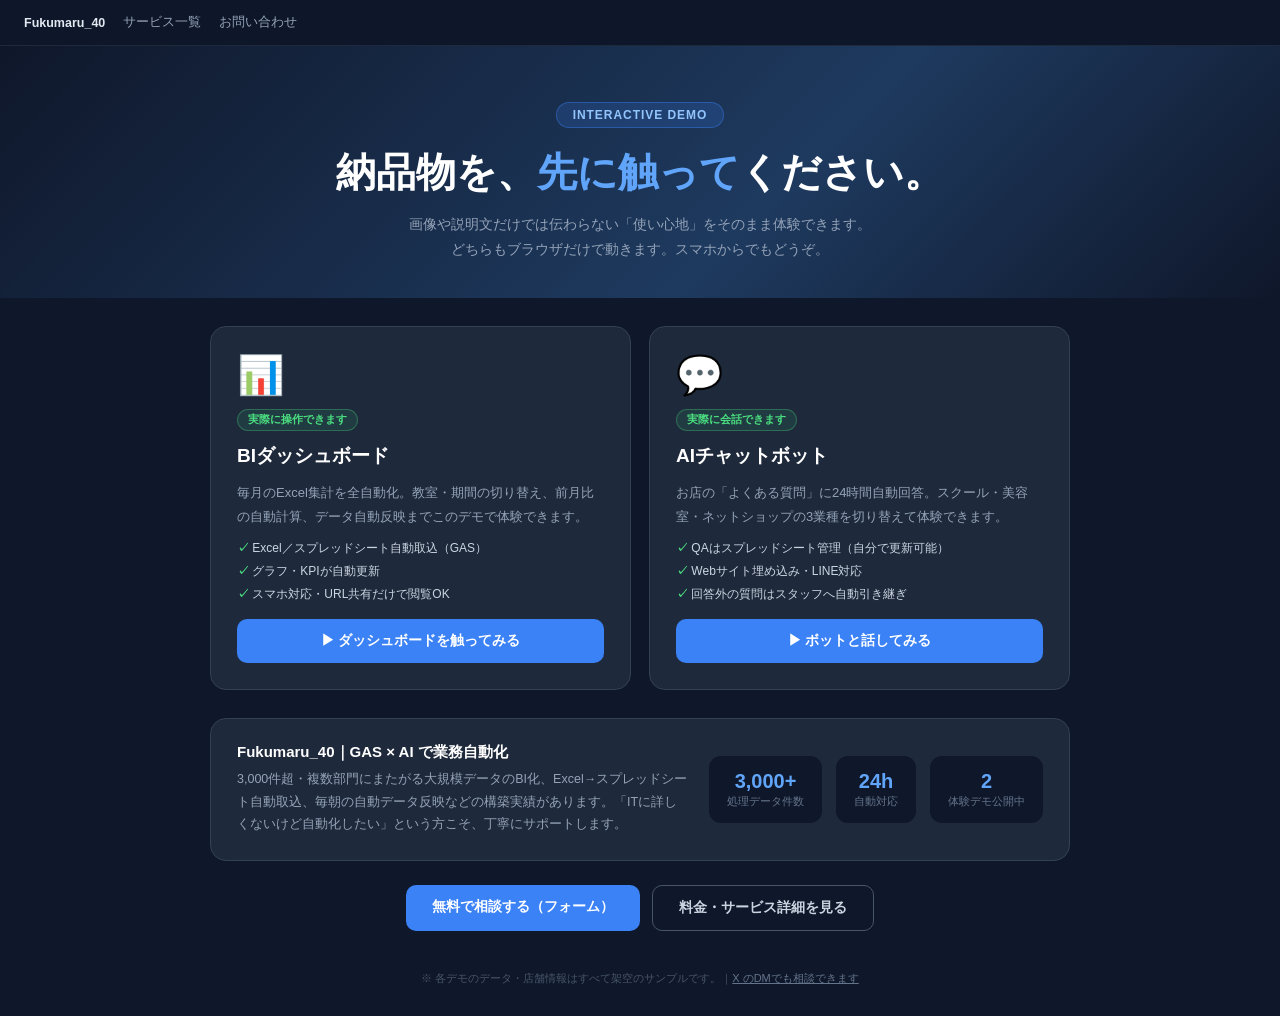
==== demos/index.html @ 64ad34ae "Add interactive demos (BI dashboard & FAQ chatbot) with lead-gen CTAs - New /demos/ hub with two tou" ====
<!DOCTYPE html>
<html lang="ja">
<head>
<meta charset="UTF-8">
<meta name="viewport" content="width=device-width, initial-scale=1.0">
<title>触って体験できるデモ｜Fukumaru_40</title>
<meta name="description" content="BIダッシュボードとFAQチャットボットを、画像ではなく実際に操作して体験できます。納品物と同等のデモを公開中。" />
<meta property="og:title" content="納品物を、先に触ってください。｜Fukumaru_40" />
<meta property="og:description" content="BIダッシュボードとFAQチャットボットの体験デモ。ブラウザだけで動きます。スマホからでもどうぞ。" />
<meta property="og:type" content="website" />
<meta property="og:url" content="https://fukumaru40.github.io/demos/" />
<meta property="og:image" content="https://fukumaru40.github.io/services/assets/images/avatar.png" />
<meta name="twitter:card" content="summary" />
<style>
* { margin:0; padding:0; box-sizing:border-box; }
body { font-family:'Hiragino Kaku Gothic ProN','Yu Gothic',sans-serif; background:#0f172a; color:#e2e8f0; min-height:100vh; }
.sitenav { display:flex; gap:18px; align-items:center; padding:14px 24px; background:rgba(15,23,42,0.9); border-bottom:1px solid #1e293b; font-size:12.5px; }
.sitenav a { color:#94a3b8; text-decoration:none; }
.sitenav a:hover { color:#60a5fa; }
.sitenav .home { color:#e2e8f0; font-weight:700; }
.hero { text-align:center; padding:56px 20px 36px; background:linear-gradient(135deg,#0f172a 0%,#1e3a5f 60%,#0f172a 100%); }
.hero .badge { display:inline-block; background:rgba(59,130,246,0.18); border:1px solid rgba(59,130,246,0.4); color:#93c5fd; font-size:12px; font-weight:600; padding:5px 16px; border-radius:20px; letter-spacing:0.08em; margin-bottom:18px; }
.hero h1 { font-size:clamp(26px,5vw,40px); font-weight:900; line-height:1.3; color:#fff; }
.hero h1 span { color:#60a5fa; }
.hero p { margin-top:14px; font-size:14px; color:#94a3b8; line-height:1.8; }

.cards { max-width:900px; margin:0 auto; padding:28px 20px 20px; display:grid; grid-template-columns:1fr 1fr; gap:18px; }
@media (max-width:720px){ .cards { grid-template-columns:1fr; } }
.card { background:#1e293b; border:1px solid #334155; border-radius:16px; padding:26px; display:flex; flex-direction:column; gap:12px; transition:transform .15s, border-color .15s; }
.card:hover { transform:translateY(-3px); border-color:#3b82f6; }
.card .ico { font-size:38px; }
.card h2 { font-size:19px; color:#fff; }
.card p { font-size:13px; color:#94a3b8; line-height:1.8; flex:1; }
.card ul { list-style:none; display:flex; flex-direction:column; gap:6px; margin-bottom:4px; }
.card li { font-size:12px; color:#cbd5e1; }
.card li::before { content:'✓ '; color:#4ade80; font-weight:700; }
.card a.go { display:block; text-align:center; background:#3b82f6; color:#fff; text-decoration:none; font-size:14px; font-weight:700; padding:13px; border-radius:10px; }
.card a.go:hover { background:#2563eb; }
.card .tag { align-self:flex-start; font-size:10.5px; font-weight:700; color:#4ade80; background:rgba(74,222,128,0.1); border:1px solid rgba(74,222,128,0.3); padding:3px 10px; border-radius:12px; }

.about { max-width:900px; margin:0 auto; padding:8px 20px 24px; }
.about .box { background:#1e293b; border:1px solid #334155; border-radius:16px; padding:24px 26px; display:flex; gap:20px; align-items:center; flex-wrap:wrap; }
.about .txt { flex:1; min-width:240px; }
.about b { color:#fff; font-size:15px; display:block; margin-bottom:6px; }
.about p { font-size:12.5px; color:#94a3b8; line-height:1.8; }
.about .stats { display:flex; gap:14px; }
.stat { text-align:center; background:#0f172a; border-radius:12px; padding:14px 18px; }
.stat .n { font-size:20px; font-weight:800; color:#60a5fa; }
.stat .l { font-size:10.5px; color:#64748b; margin-top:2px; }

.cta-band { max-width:900px; margin:0 auto; padding:0 20px 40px; text-align:center; }
.cta-band .actions { display:flex; gap:12px; justify-content:center; flex-wrap:wrap; }
.cta-band a { text-decoration:none; font-size:14px; font-weight:700; padding:13px 26px; border-radius:10px; }
.cta-band a.primary { background:#3b82f6; color:#fff; }
.cta-band a.primary:hover { background:#2563eb; }
.cta-band a.light { background:transparent; color:#cbd5e1; border:1px solid #475569; }
.cta-band a.light:hover { border-color:#94a3b8; color:#fff; }
.foot { text-align:center; font-size:11px; color:#475569; padding:0 20px 30px; }
.foot a { color:#64748b; }
</style>
</head>
<body>

<nav class="sitenav">
  <a class="home" href="../">Fukumaru_40</a>
  <a href="../services/">サービス一覧</a>
  <a href="../services/#contact">お問い合わせ</a>
</nav>

<div class="hero">
  <div class="badge">INTERACTIVE DEMO</div>
  <h1>納品物を、<span>先に触って</span>ください。</h1>
  <p>画像や説明文だけでは伝わらない「使い心地」をそのまま体験できます。<br>どちらもブラウザだけで動きます。スマホからでもどうぞ。</p>
</div>

<div class="cards">
  <div class="card">
    <div class="ico">📊</div>
    <span class="tag">実際に操作できます</span>
    <h2>BIダッシュボード</h2>
    <p>毎月のExcel集計を全自動化。教室・期間の切り替え、前月比の自動計算、データ自動反映までこのデモで体験できます。</p>
    <ul>
      <li>Excel／スプレッドシート自動取込（GAS）</li>
      <li>グラフ・KPIが自動更新</li>
      <li>スマホ対応・URL共有だけで閲覧OK</li>
    </ul>
    <a class="go" href="bi_dashboard.html">▶ ダッシュボードを触ってみる</a>
  </div>

  <div class="card">
    <div class="ico">💬</div>
    <span class="tag">実際に会話できます</span>
    <h2>AIチャットボット</h2>
    <p>お店の「よくある質問」に24時間自動回答。スクール・美容室・ネットショップの3業種を切り替えて体験できます。</p>
    <ul>
      <li>QAはスプレッドシート管理（自分で更新可能）</li>
      <li>Webサイト埋め込み・LINE対応</li>
      <li>回答外の質問はスタッフへ自動引き継ぎ</li>
    </ul>
    <a class="go" href="chatbot.html">▶ ボットと話してみる</a>
  </div>
</div>

<div class="about">
  <div class="box">
    <div class="txt">
      <b>Fukumaru_40｜GAS × AI で業務自動化</b>
      <p>3,000件超・複数部門にまたがる大規模データのBI化、Excel→スプレッドシート自動取込、毎朝の自動データ反映などの構築実績があります。「ITに詳しくないけど自動化したい」という方こそ、丁寧にサポートします。</p>
    </div>
    <div class="stats">
      <div class="stat"><div class="n">3,000+</div><div class="l">処理データ件数</div></div>
      <div class="stat"><div class="n">24h</div><div class="l">自動対応</div></div>
      <div class="stat"><div class="n">2</div><div class="l">体験デモ公開中</div></div>
    </div>
  </div>
</div>

<div class="cta-band">
  <div class="actions">
    <a class="primary" href="https://docs.google.com/forms/d/e/1FAIpQLSd_Ki3tBT9Z_OOSIhmURur8VmkFWVl4bQ4_9GsXnbAvwLc6aA/viewform?usp=header" target="_blank" rel="noopener">無料で相談する（フォーム）</a>
    <a class="light" href="../services/#packages">料金・サービス詳細を見る</a>
  </div>
</div>

<div class="foot">※ 各デモのデータ・店舗情報はすべて架空のサンプルです。｜<a href="https://x.com/FUKUMARU_40" target="_blank" rel="noopener">X のDMでも相談できます</a></div>

</body>
</html>
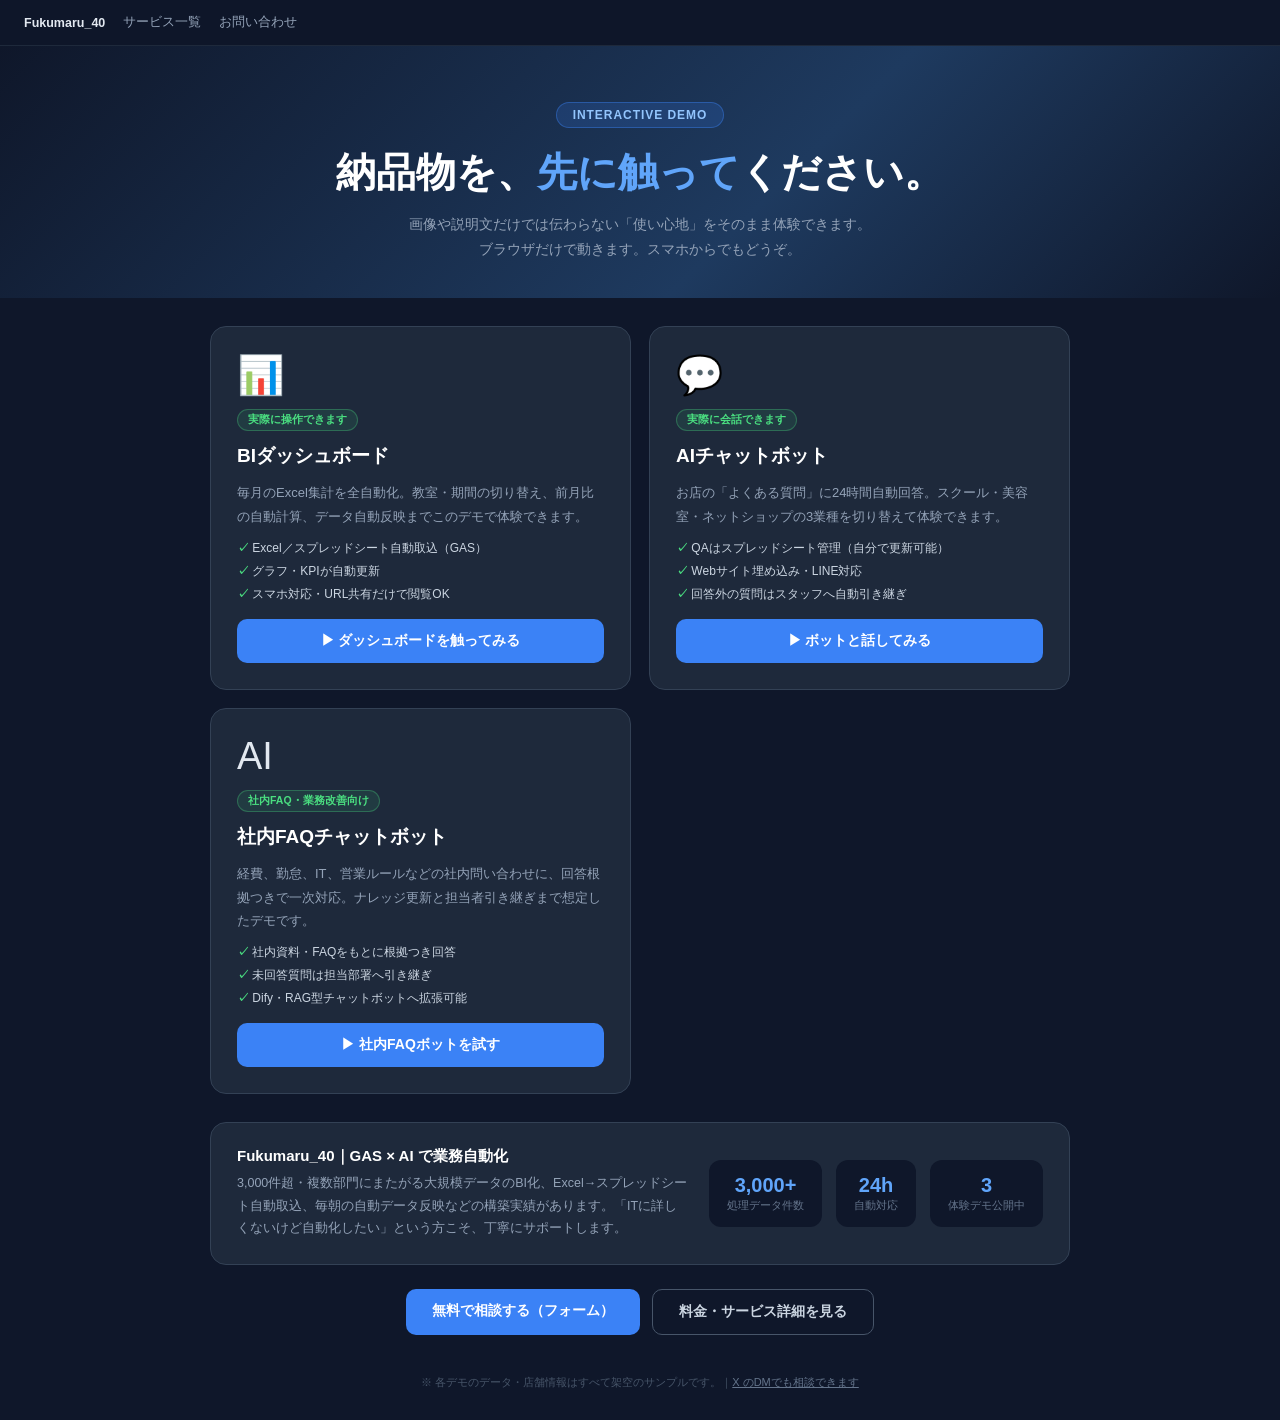
==== commit 8ebe8e77: "Add business FAQ chatbot demo" ====
--- a/demos/index.html
+++ b/demos/index.html
@@ -4,9 +4,9 @@
 <meta charset="UTF-8">
 <meta name="viewport" content="width=device-width, initial-scale=1.0">
 <title>触って体験できるデモ｜Fukumaru_40</title>
-<meta name="description" content="BIダッシュボードとFAQチャットボットを、画像ではなく実際に操作して体験できます。納品物と同等のデモを公開中。" />
+<meta name="description" content="BIダッシュボード、店舗FAQチャットボット、社内FAQ・業務改善AIチャットボットを、画像ではなく実際に操作して体験できます。納品物と同等のデモを公開中。" />
 <meta property="og:title" content="納品物を、先に触ってください。｜Fukumaru_40" />
-<meta property="og:description" content="BIダッシュボードとFAQチャットボットの体験デモ。ブラウザだけで動きます。スマホからでもどうぞ。" />
+<meta property="og:description" content="BIダッシュボード、店舗FAQ、社内FAQ・業務改善AIチャットボットの体験デモ。ブラウザだけで動きます。スマホからでもどうぞ。" />
 <meta property="og:type" content="website" />
 <meta property="og:url" content="https://fukumaru40.github.io/demos/" />
 <meta property="og:image" content="https://fukumaru40.github.io/services/assets/images/avatar.png" />
@@ -70,7 +70,7 @@
 <div class="hero">
   <div class="badge">INTERACTIVE DEMO</div>
   <h1>納品物を、<span>先に触って</span>ください。</h1>
-  <p>画像や説明文だけでは伝わらない「使い心地」をそのまま体験できます。<br>どちらもブラウザだけで動きます。スマホからでもどうぞ。</p>
+  <p>画像や説明文だけでは伝わらない「使い心地」をそのまま体験できます。<br>ブラウザだけで動きます。スマホからでもどうぞ。</p>
 </div>
 
 <div class="cards">
@@ -99,6 +99,19 @@
     </ul>
     <a class="go" href="chatbot.html">▶ ボットと話してみる</a>
   </div>
+
+  <div class="card">
+    <div class="ico">AI</div>
+    <span class="tag">社内FAQ・業務改善向け</span>
+    <h2>社内FAQチャットボット</h2>
+    <p>経費、勤怠、IT、営業ルールなどの社内問い合わせに、回答根拠つきで一次対応。ナレッジ更新と担当者引き継ぎまで想定したデモです。</p>
+    <ul>
+      <li>社内資料・FAQをもとに根拠つき回答</li>
+      <li>未回答質問は担当部署へ引き継ぎ</li>
+      <li>Dify・RAG型チャットボットへ拡張可能</li>
+    </ul>
+    <a class="go" href="business_chatbot.html">▶ 社内FAQボットを試す</a>
+  </div>
 </div>
 
 <div class="about">
@@ -110,7 +123,7 @@
     <div class="stats">
       <div class="stat"><div class="n">3,000+</div><div class="l">処理データ件数</div></div>
       <div class="stat"><div class="n">24h</div><div class="l">自動対応</div></div>
-      <div class="stat"><div class="n">2</div><div class="l">体験デモ公開中</div></div>
+      <div class="stat"><div class="n">3</div><div class="l">体験デモ公開中</div></div>
     </div>
   </div>
 </div>
@@ -122,7 +135,7 @@
   </div>
 </div>
 
-<div class="foot">※ 各デモのデータ・店舗情報はすべて架空のサンプルです。｜<a href="https://x.com/FUKUMARU_40" target="_blank" rel="noopener">X のDMでも相談できます</a></div>
+<div class="foot">※ 各デモのデータ・店舗情報はすべて架空のサンプルです。｜<a href="https://x.com/fukumaru_sugiu" target="_blank" rel="noopener">X のDMでも相談できます</a></div>
 
 </body>
 </html>
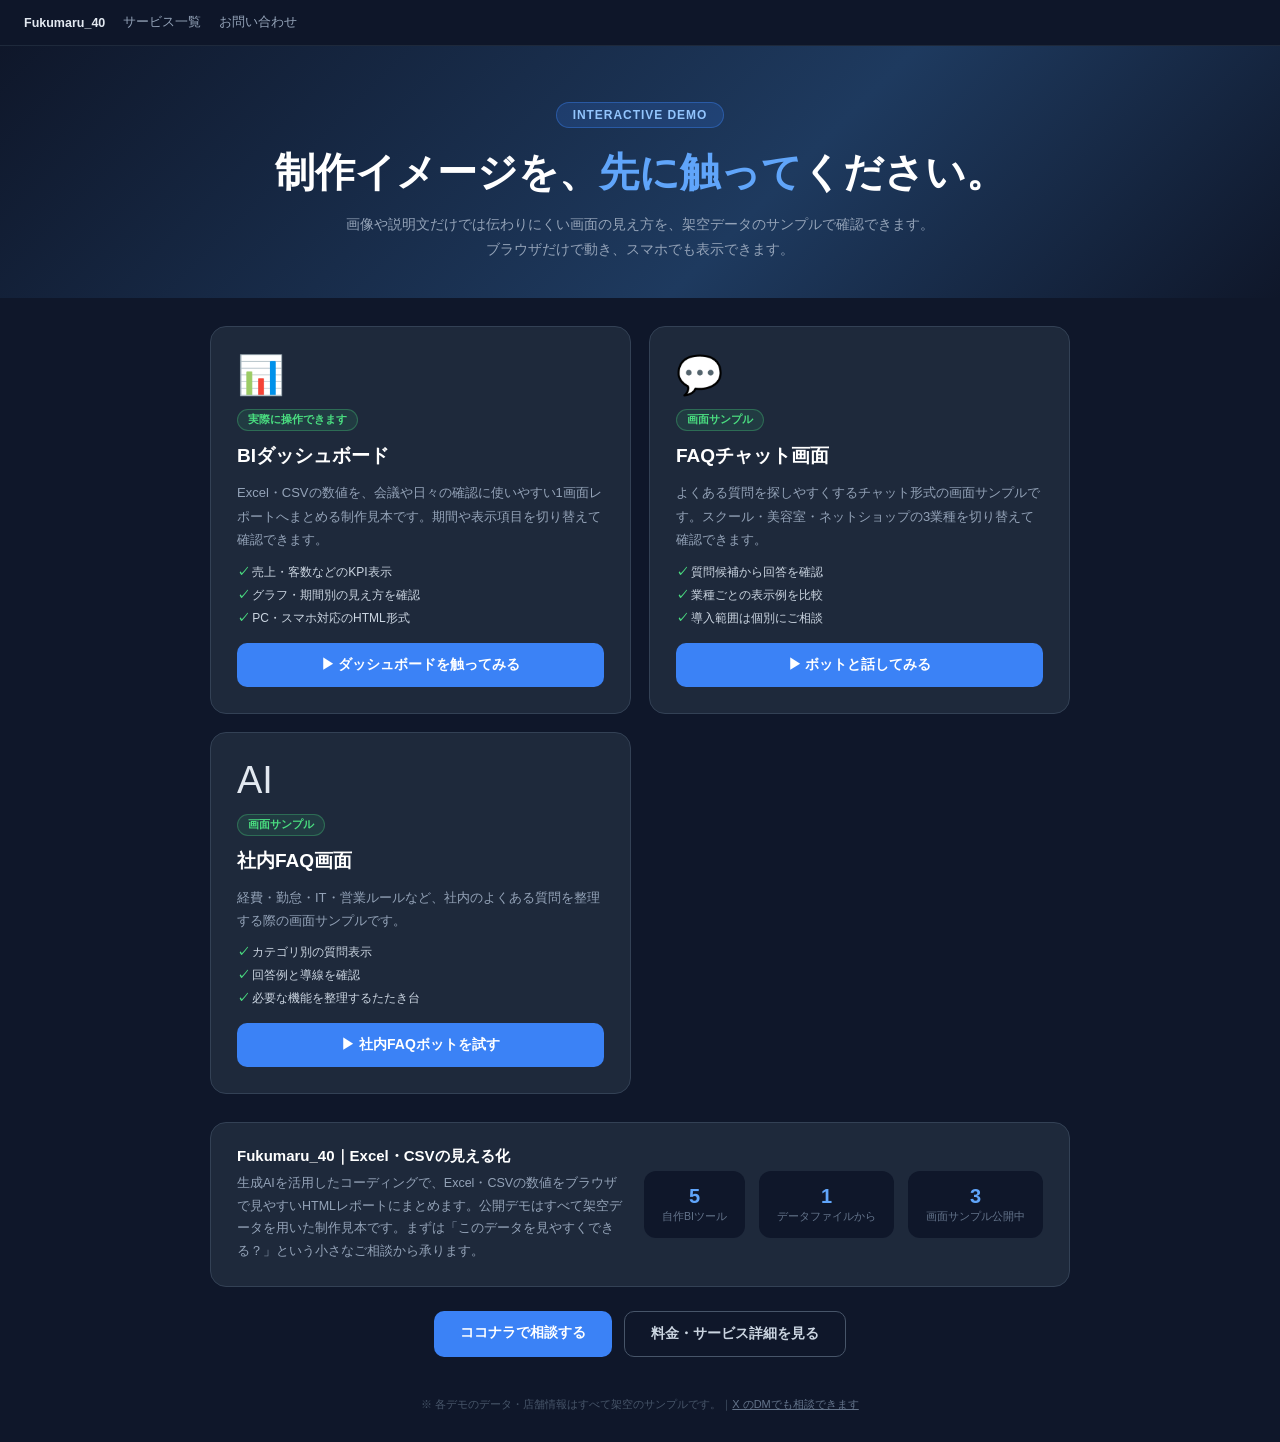
==== commit 76a6caa2: "fix: align demo claims with offered service" ====
--- a/demos/index.html
+++ b/demos/index.html
@@ -4,9 +4,9 @@
 <meta charset="UTF-8">
 <meta name="viewport" content="width=device-width, initial-scale=1.0">
 <title>触って体験できるデモ｜Fukumaru_40</title>
-<meta name="description" content="BIダッシュボード、店舗FAQチャットボット、社内FAQ・業務改善AIチャットボットを、画像ではなく実際に操作して体験できます。納品物と同等のデモを公開中。" />
+<meta name="description" content="Excel・CSVの1画面レポートと、FAQ画面のサンプルを実際に操作して確認できます。すべて架空データを用いた制作見本です。" />
 <meta property="og:title" content="納品物を、先に触ってください。｜Fukumaru_40" />
-<meta property="og:description" content="BIダッシュボード、店舗FAQ、社内FAQ・業務改善AIチャットボットの体験デモ。ブラウザだけで動きます。スマホからでもどうぞ。" />
+<meta property="og:description" content="Excel・CSVの1画面レポートとFAQ画面の制作見本。ブラウザだけで操作できます。" />
 <meta property="og:type" content="website" />
 <meta property="og:url" content="https://fukumaru40.github.io/demos/" />
 <meta property="og:image" content="https://fukumaru40.github.io/services/assets/images/avatar.png" />
@@ -69,8 +69,8 @@
 
 <div class="hero">
   <div class="badge">INTERACTIVE DEMO</div>
-  <h1>納品物を、<span>先に触って</span>ください。</h1>
-  <p>画像や説明文だけでは伝わらない「使い心地」をそのまま体験できます。<br>ブラウザだけで動きます。スマホからでもどうぞ。</p>
+  <h1>制作イメージを、<span>先に触って</span>ください。</h1>
+  <p>画像や説明文だけでは伝わりにくい画面の見え方を、架空データのサンプルで確認できます。<br>ブラウザだけで動き、スマホでも表示できます。</p>
 </div>
 
 <div class="cards">
@@ -78,37 +78,37 @@
     <div class="ico">📊</div>
     <span class="tag">実際に操作できます</span>
     <h2>BIダッシュボード</h2>
-    <p>毎月のExcel集計を全自動化。教室・期間の切り替え、前月比の自動計算、データ自動反映までこのデモで体験できます。</p>
+    <p>Excel・CSVの数値を、会議や日々の確認に使いやすい1画面レポートへまとめる制作見本です。期間や表示項目を切り替えて確認できます。</p>
     <ul>
-      <li>Excel／スプレッドシート自動取込（GAS）</li>
-      <li>グラフ・KPIが自動更新</li>
-      <li>スマホ対応・URL共有だけで閲覧OK</li>
+      <li>売上・客数などのKPI表示</li>
+      <li>グラフ・期間別の見え方を確認</li>
+      <li>PC・スマホ対応のHTML形式</li>
     </ul>
     <a class="go" href="bi_dashboard.html">▶ ダッシュボードを触ってみる</a>
   </div>
 
   <div class="card">
     <div class="ico">💬</div>
-    <span class="tag">実際に会話できます</span>
-    <h2>AIチャットボット</h2>
-    <p>お店の「よくある質問」に24時間自動回答。スクール・美容室・ネットショップの3業種を切り替えて体験できます。</p>
+    <span class="tag">画面サンプル</span>
+    <h2>FAQチャット画面</h2>
+    <p>よくある質問を探しやすくするチャット形式の画面サンプルです。スクール・美容室・ネットショップの3業種を切り替えて確認できます。</p>
     <ul>
-      <li>QAはスプレッドシート管理（自分で更新可能）</li>
-      <li>Webサイト埋め込み・LINE対応</li>
-      <li>回答外の質問はスタッフへ自動引き継ぎ</li>
+      <li>質問候補から回答を確認</li>
+      <li>業種ごとの表示例を比較</li>
+      <li>導入範囲は個別にご相談</li>
     </ul>
     <a class="go" href="chatbot.html">▶ ボットと話してみる</a>
   </div>
 
   <div class="card">
     <div class="ico">AI</div>
-    <span class="tag">社内FAQ・業務改善向け</span>
-    <h2>社内FAQチャットボット</h2>
-    <p>経費、勤怠、IT、営業ルールなどの社内問い合わせに、回答根拠つきで一次対応。ナレッジ更新と担当者引き継ぎまで想定したデモです。</p>
+    <span class="tag">画面サンプル</span>
+    <h2>社内FAQ画面</h2>
+    <p>経費・勤怠・IT・営業ルールなど、社内のよくある質問を整理する際の画面サンプルです。</p>
     <ul>
-      <li>社内資料・FAQをもとに根拠つき回答</li>
-      <li>未回答質問は担当部署へ引き継ぎ</li>
-      <li>Dify・RAG型チャットボットへ拡張可能</li>
+      <li>カテゴリ別の質問表示</li>
+      <li>回答例と導線を確認</li>
+      <li>必要な機能を整理するたたき台</li>
     </ul>
     <a class="go" href="business_chatbot.html">▶ 社内FAQボットを試す</a>
   </div>
@@ -117,20 +117,20 @@
 <div class="about">
   <div class="box">
     <div class="txt">
-      <b>Fukumaru_40｜GAS × AI で業務自動化</b>
-      <p>3,000件超・複数部門にまたがる大規模データのBI化、Excel→スプレッドシート自動取込、毎朝の自動データ反映などの構築実績があります。「ITに詳しくないけど自動化したい」という方こそ、丁寧にサポートします。</p>
+      <b>Fukumaru_40｜Excel・CSVの見える化</b>
+      <p>生成AIを活用したコーディングで、Excel・CSVの数値をブラウザで見やすいHTMLレポートにまとめます。公開デモはすべて架空データを用いた制作見本です。まずは「このデータを見やすくできる？」という小さなご相談から承ります。</p>
     </div>
     <div class="stats">
-      <div class="stat"><div class="n">3,000+</div><div class="l">処理データ件数</div></div>
-      <div class="stat"><div class="n">24h</div><div class="l">自動対応</div></div>
-      <div class="stat"><div class="n">3</div><div class="l">体験デモ公開中</div></div>
+      <div class="stat"><div class="n">5</div><div class="l">自作BIツール</div></div>
+      <div class="stat"><div class="n">1</div><div class="l">データファイルから</div></div>
+      <div class="stat"><div class="n">3</div><div class="l">画面サンプル公開中</div></div>
     </div>
   </div>
 </div>
 
 <div class="cta-band">
   <div class="actions">
-    <a class="primary" href="https://docs.google.com/forms/d/e/1FAIpQLSd_Ki3tBT9Z_OOSIhmURur8VmkFWVl4bQ4_9GsXnbAvwLc6aA/viewform?usp=header" target="_blank" rel="noopener">無料で相談する（フォーム）</a>
+    <a class="primary" href="https://coconala.com/services/4266599" target="_blank" rel="noopener">ココナラで相談する</a>
     <a class="light" href="../services/#packages">料金・サービス詳細を見る</a>
   </div>
 </div>
